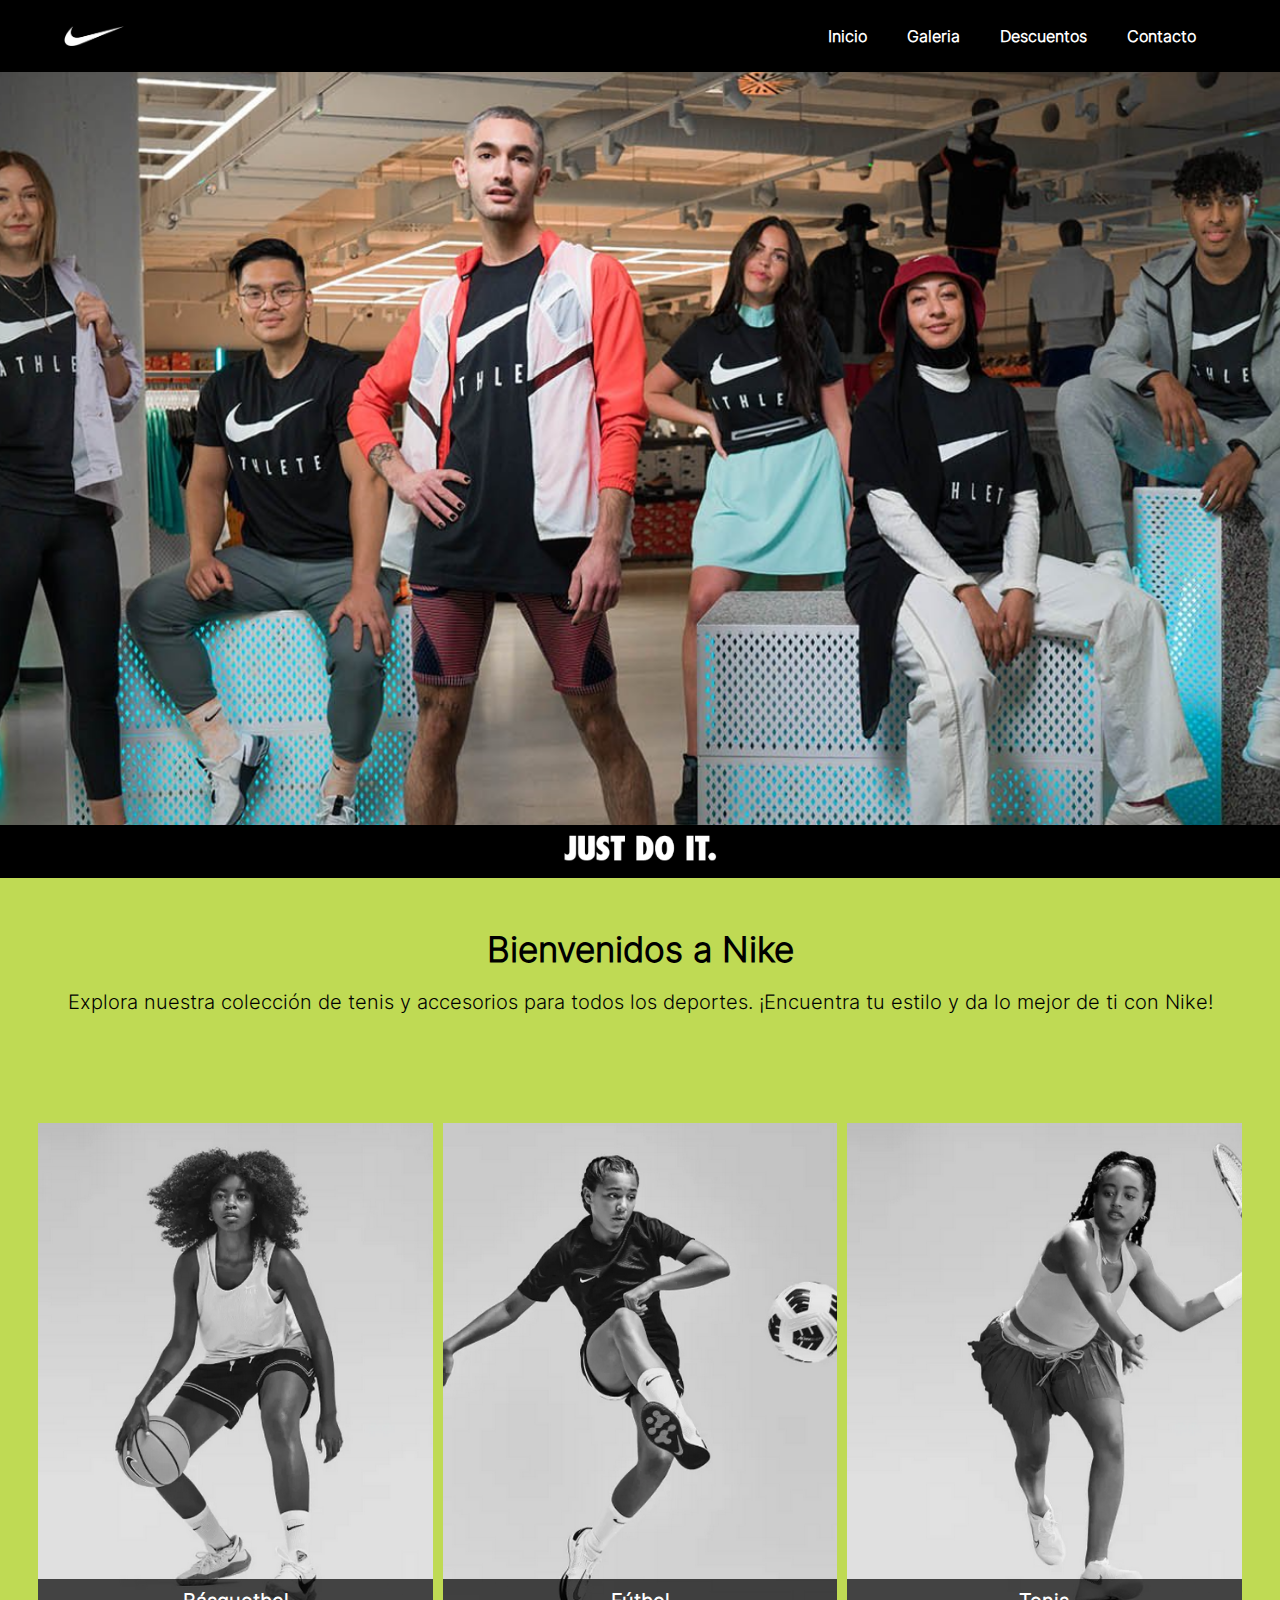
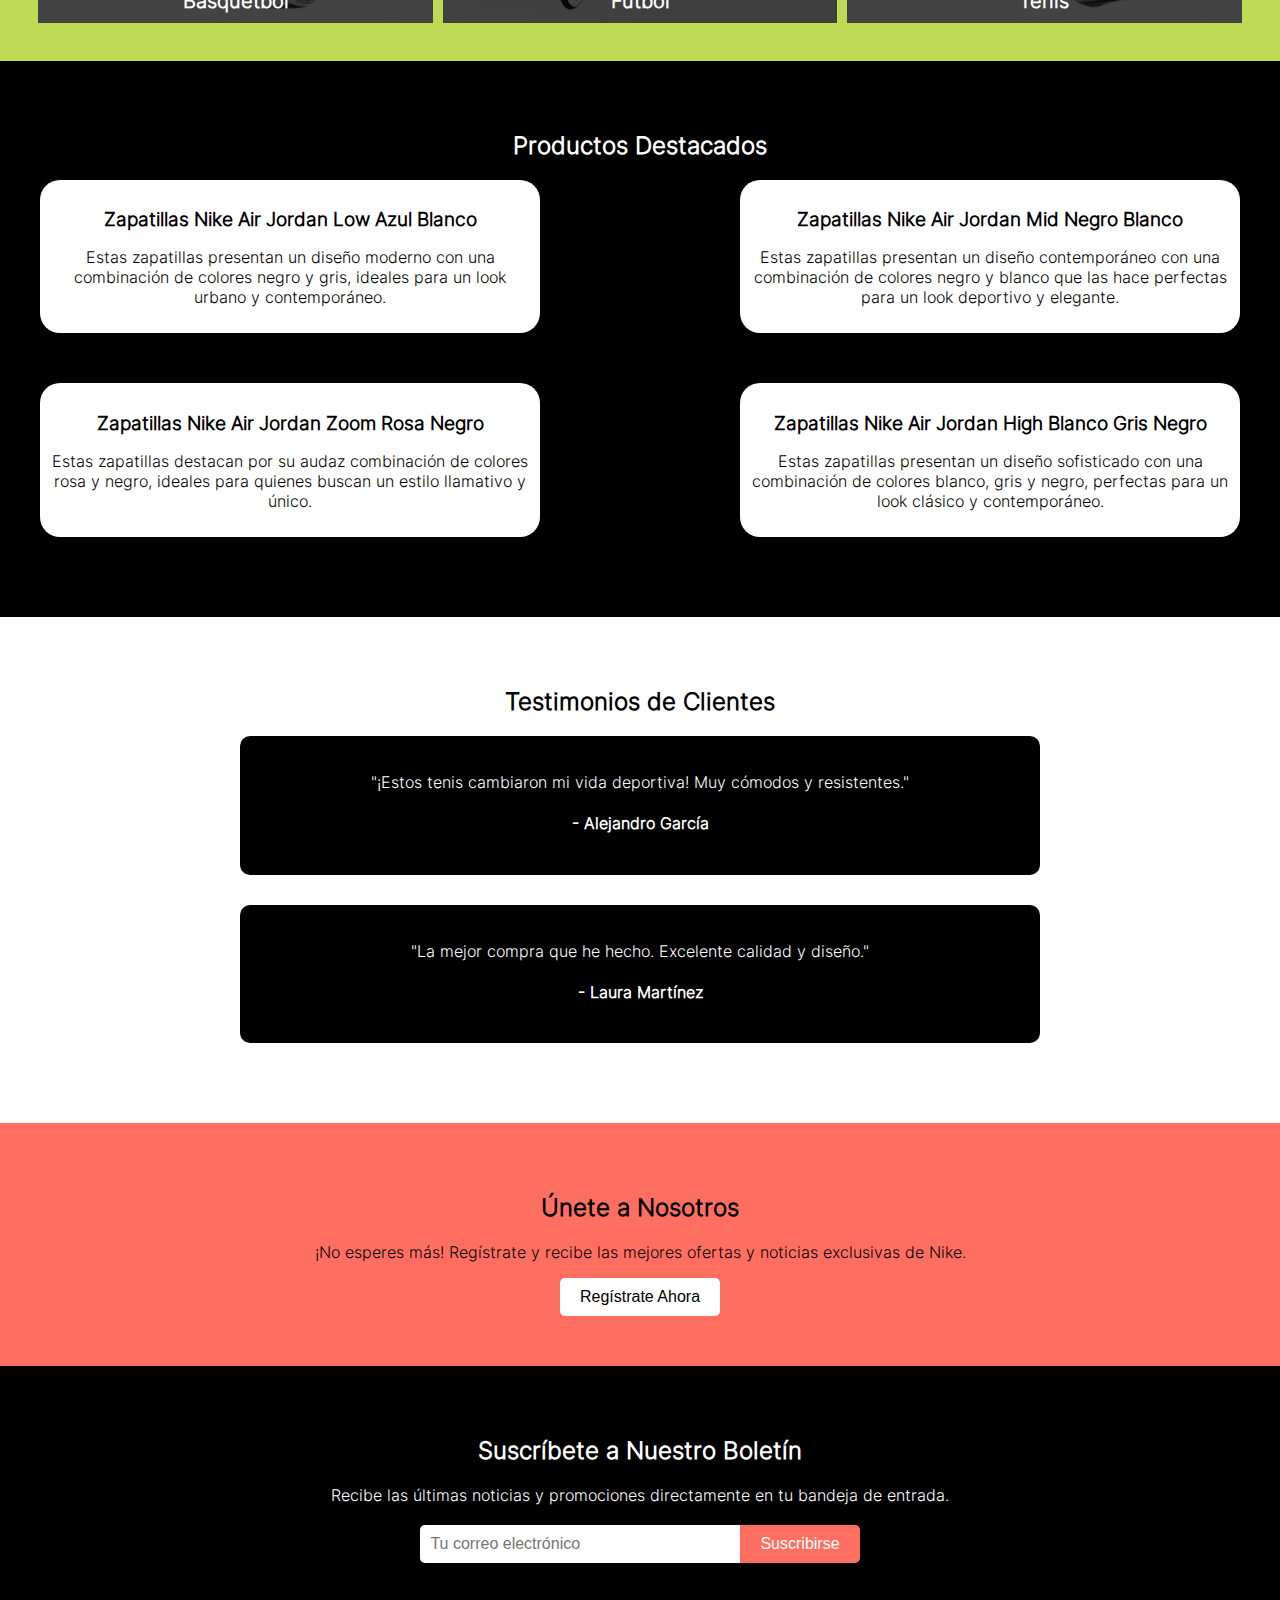
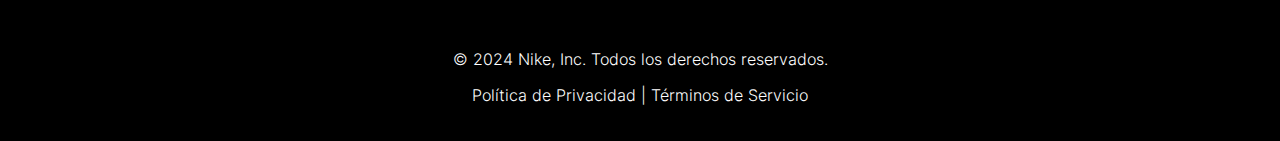
==== inicio/index.html @ 45344615 "Update responsive project" ====
<!DOCTYPE html>
<html lang="en">

<head>
    <meta charset="UTF-8">
    <meta name="viewport" content="width=device-width, initial-scale=1.0">
    <title>Nike</title>
    <link rel="stylesheet" href="/style_inicio/style_inicio.css">
    <link rel="icon" href="../carpeta/imagenes/nike_logo.ico">
</head>

<body>
    <div class="container">
        <header>
            <nav>
                <a href="index.html" class="link-logo"> <img src="../carpeta/imagenes/nike_logo.png"
                        class="menu-logo"></a>
                <ul>
                    <li><a href="/inicio/index.html">Inicio</a></li>
                    <li><a href="../galeria.html">Galeria</a></li>
                    <li><a href="../extra.html">Descuentos</a></li>
                    <li><a href="../contacto.html">Contacto</a></li>
                </ul>
            </nav>
        </header>

        <section id="home-first" class="background-first">
        </section>

        <section id="home-second">
            <div class="background-second">
                <img src="../carpeta/imagenes/just_do_it.png" class="just-do-it-img">
            </div>
        </section>

        <section id="welcome">
            <div class="welcome-content">
                <span class="welcome-text">Bienvenidos a Nike</span>
                <p class="welcome-text-detail">Explora nuestra colección de tenis y accesorios para todos los deportes.
                    ¡Encuentra tu estilo y da
                    lo
                    mejor de ti con Nike!</p>
            </div>
        </section>

        <section id="home-third">
            <div class="background-third">
                <div class="basquetball">
                    <div class="basquetball-img">
                        <div class="basquetball-txt">
                            Básquetbol
                        </div>
                    </div>
                </div>

                <div class="football">
                    <div class="football-img">
                        <div class="football-txt">
                            Fútbol
                        </div>
                    </div>
                </div>

                <div class="tennis">
                    <div class="tennis-img">
                        <div class="tennis-txt">
                            Tenis
                        </div>
                    </div>
                </div>
            </div>
        </section>

        <section id="featured-products">
            <div class="featured-products-content">
                <h2>Productos Destacados</h2>
                <div class="product-grid">
                    <div class="product-item">
                        <h3>Zapatillas Nike Air Jordan Low Azul Blanco</h3>
                        <p>Estas zapatillas presentan un diseño moderno con una combinación de colores negro y gris,
                            ideales para un look urbano y contemporáneo.</p>
                    </div>
                    <div class="product-item">
                        <h3>Zapatillas Nike Air Jordan Mid Negro Blanco</h3>
                        <p>Estas zapatillas presentan un diseño contemporáneo con una combinación de colores negro y
                            blanco que las hace perfectas para un look deportivo y elegante.</p>
                    </div>
                    <div class="product-item">
                        <h3>Zapatillas Nike Air Jordan Zoom Rosa Negro</h3>
                        <p>Estas zapatillas destacan por su audaz combinación de colores rosa y negro, ideales para
                            quienes buscan un estilo llamativo y único.</p>
                    </div>
                    <div class="product-item">
                        <h3>Zapatillas Nike Air Jordan High Blanco Gris Negro</h3>
                        <p>Estas zapatillas presentan un diseño sofisticado con una combinación de colores blanco, gris
                            y negro, perfectas para un look clásico y contemporáneo.</p>
                    </div>
                </div>
            </div>
        </section>

        <section id="testimonials">
            <div class="testimonials-content">
                <h2>Testimonios de Clientes</h2>
                <div class="testimonial-item">
                    <p>"¡Estos tenis cambiaron mi vida deportiva! Muy cómodos y resistentes."</p>
                    <h4>- Alejandro García</h4>
                </div>
                <div class="testimonial-item">
                    <p>"La mejor compra que he hecho. Excelente calidad y diseño."</p>
                    <h4>- Laura Martínez</h4>
                </div>
            </div>
        </section>

        <section id="cta">
            <div class="cta-content">
                <h2 class="cta-content-text ">Únete a Nosotros</h2>
                <p class="cta-content-text ">¡No esperes más! Regístrate y recibe las mejores ofertas y noticias
                    exclusivas de Nike.</p>
                <button class="cta-content-text ">Regístrate Ahora</button>
            </div>
        </section>

        <section id="newsletter">
            <div class="newsletter-content">
                <h2>Suscríbete a Nuestro Boletín</h2>
                <p>Recibe las últimas noticias y promociones directamente en tu bandeja de entrada.</p>
                <form>
                    <input type="email" placeholder="Tu correo electrónico">
                    <button type="submit">Suscribirse</button>
                </form>
            </div>
        </section>

        <footer>
            <div class="footer-content">
                <p>&copy; 2024 Nike, Inc. Todos los derechos reservados.</p>
                <p><a href="politica_privacidad.html">Política de Privacidad</a> | <a
                        href="terminos_servicio.html">Términos de Servicio</a></p>
            </div>
        </footer>
    </div>
</body>

</html>
---- style_inicio/style_inicio.css ----
body {
    margin: 0px;
    font-family: 'Inter';
    display: flex;
    flex-direction: column;
    min-height: 100vh;
}

.container {
    flex: 1;
}

@font-face {
    font-family: 'Inter';
    src: url(../carpeta/tipografia/Inter-Light.ttf);
}

nav {
    position: fixed;
    top: 0;
    width: 100%;
    display: flex;
    align-items: center;
    justify-content: space-between;
    padding: 10px 5%;
    font-weight: bold;
    background-color: black;
    z-index: 1000;
    box-sizing: border-box;
    height: 8%;
}

ul {
    display: flex;
    margin: 0;
    padding: 0;
    list-style: none;
}

ul li {
    padding: 0 20px;
}

a {
    color: white;
    text-decoration: none;
}

h1,
h2,
h3,
h4 {
    color: white;
}

.welcome-text {
    color: black;
    font-size: 35px;
    font-weight: bold;
}

.welcome-text-detail {
    font-size: 20px;
}

.menu-logo,
.link-logo {
    width: 60px;
    height: 20px;
}

.background-first {
    background-image: url('../carpeta/imagenes/nike_home_1.png');
    background-size: cover;
    background-position: center;
    background-attachment: fixed;
    width: 100%;
    height: 85vh;
    margin-top: 60px;
    display: flex;
    align-items: center;
    justify-content: center;
}

.background-second {
    width: 100%;
    background-color: black;
    text-align: center;
    padding-bottom: 5px;
}

.just-do-it-img {
    width: 30%;
}

.background-third {
    padding: 3%;
    display: flex;
    justify-content: space-between;
    background-color: rgb(191, 218, 84);
    gap: 10px;
}

.basquetball,
.football,
.tennis {
    flex: 1;
    position: relative;
}

.basquetball-img {
    background-image: url(../carpeta/imagenes/basquetball.png);
}

.football-img {
    background-image: url(../carpeta/imagenes/football.png);
}

.tennis-img {
    background-image: url(../carpeta/imagenes/tennis.png);
}

.basquetball-img,
.football-img,
.tennis-img {
    width: 100%;
    height: 500px;
    background-position: center;
    background-size: cover;
    display: flex;
    align-items: flex-end;
}

.basquetball-txt,
.football-txt,
.tennis-txt {
    text-align: center;
    background: rgba(0, 0, 0, .7);
    color: white;
    font-weight: bold;
    width: 100%;
    padding: 10px 0;
    font-size: 20px;
    position: absolute;
    bottom: 0;
    margin: 0;
}

#welcome {
    background-color: rgb(191, 218, 84);
    color: black;
    text-align: center;
    padding: 50px 20px;
}

#featured-products {
    background-color: black;
    padding: 50px 20px;
    text-align: center;
}

.featured-products-content {
    max-width: 1200px;
    margin: 0 auto;
}

.product-grid {
    display: flex;
    justify-content: space-between;
    flex-wrap: wrap;
    gap: 20px;
}

.product-item {
    width: 40%;
    margin-bottom: 30px;
    padding: 10px;
    background: white;
    border-radius: 20px;
    box-shadow: 0 8px 8px rgba(0, 0, 0, 0.1);
    transition: transform 0.3s;
}

.product-item:hover {
    transform: scale(1.05);
}

.product-item h3 {
    color: black;
    margin-bottom: 5px;
}

.product-icon {
    font-size: 50px;
    color: #ff6f61;
}

#testimonials {
    background-color: white;
    color: black;
    padding: 50px 20px;
    text-align: center;
}

#testimonials h2 {
    color: black;
}

.testimonials-content {
    max-width: 800px;
    margin: 0 auto;
}

.testimonial-item {
    margin-bottom: 30px;
    background-color: black;
    color: white;
    border: none;
    padding: 20px;
    border-radius: 10px;
}

#cta {
    background-color: #ff6f61;
    text-align: center;
    padding: 50px 20px;
}

.cta-content-text {
    color: black;
}


#cta button {
    background-color: white;
    color: black;
    padding: 10px 20px;
    border: none;
    font-size: 16px;
    cursor: pointer;
    border-radius: 5px;
    transition: background-color 0.3s;
}

#cta button:hover {
    background-color: black;
    color: white;
}

#newsletter {
    background-color: black;
    color: white;
    text-align: center;
    padding: 50px 20px;
}

.newsletter-content {
    max-width: 800px;
    margin: 0 auto;
}

#newsletter form {
    display: flex;
    justify-content: center;
    margin-top: 20px;
}

#newsletter input[type="email"] {
    padding: 10px;
    border: none;
    border-radius: 5px 0 0 5px;
    width: 300px;
    font-size: 16px;
}

#newsletter button {
    padding: 10px 20px;
    border: none;
    border-radius: 0 5px 5px 0;
    background-color: #ff6f61;
    color: white;
    font-size: 16px;
    cursor: pointer;
    transition: background-color 0.3s;
}

#newsletter button:hover {
    background-color: #ff8567;
}

.footer-content {
    background-color: black;
    color: white;
    text-align: center;
    padding: 20px 0;
}
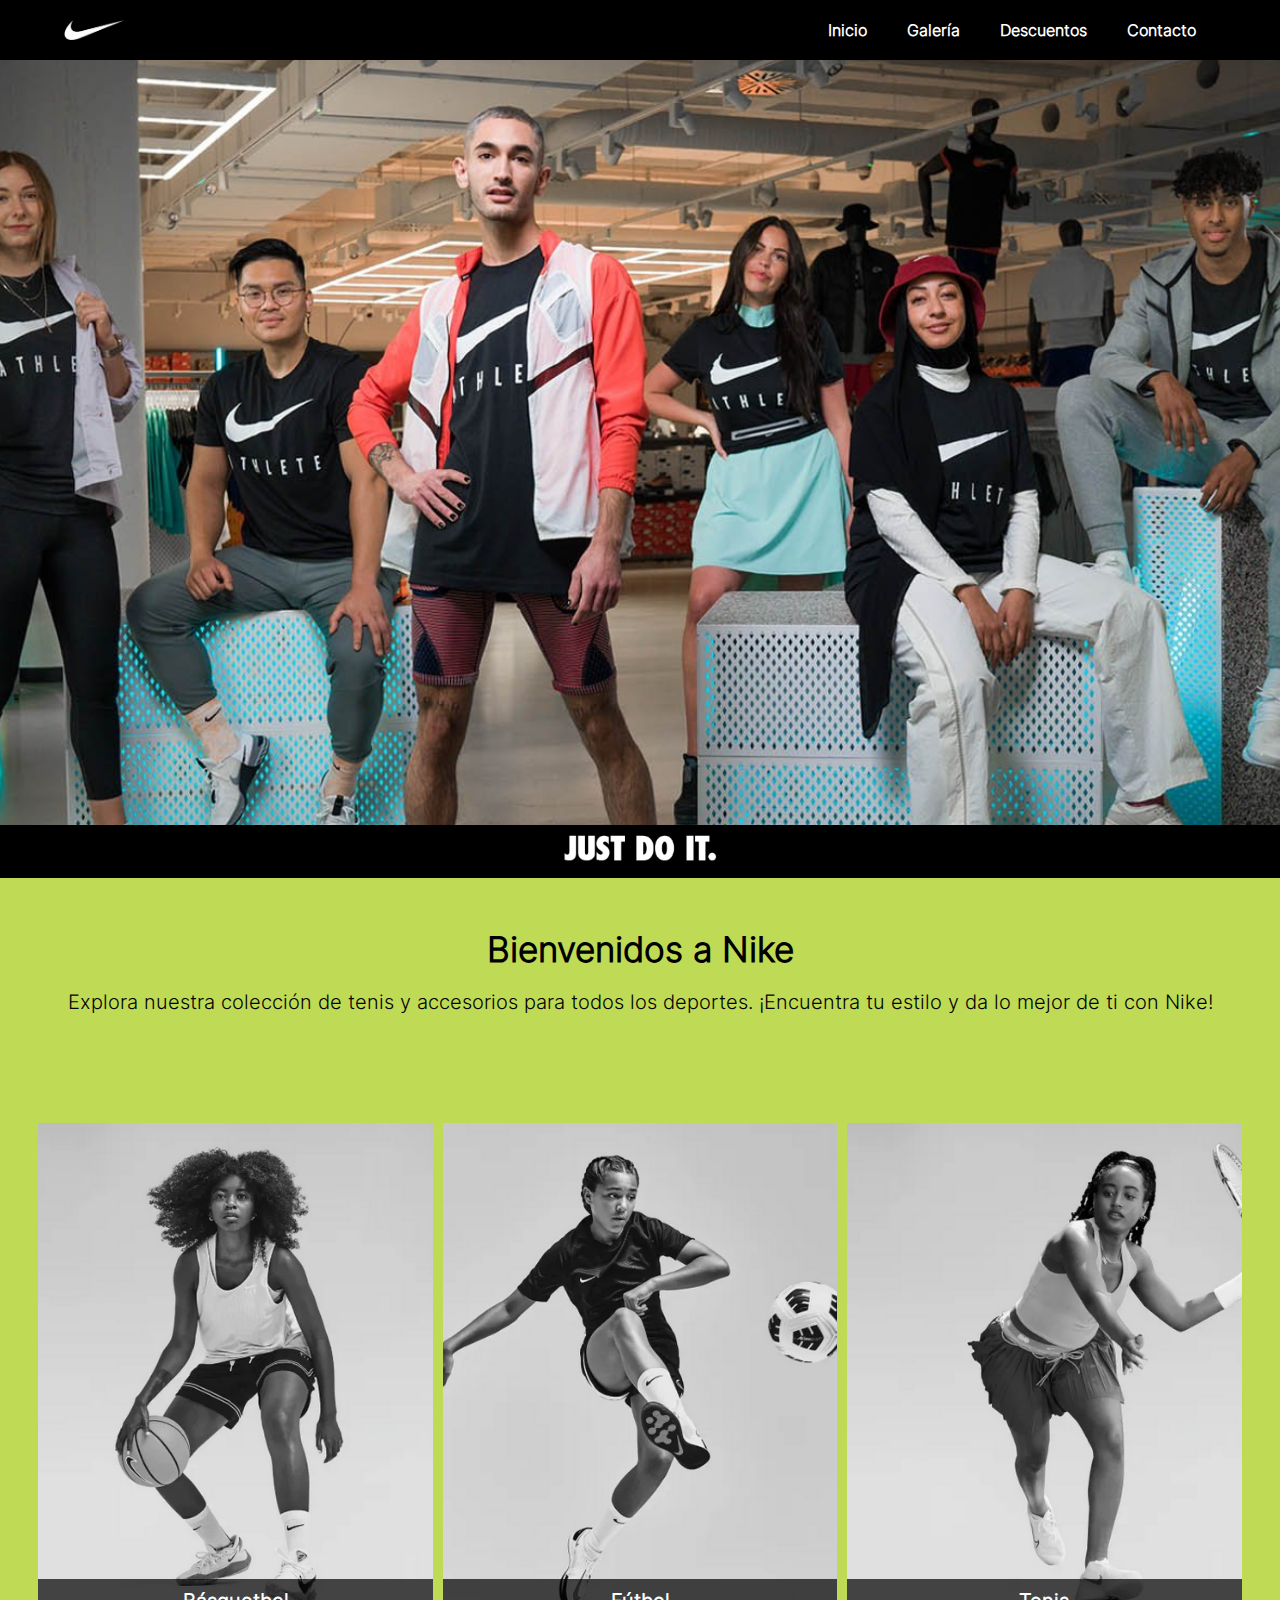
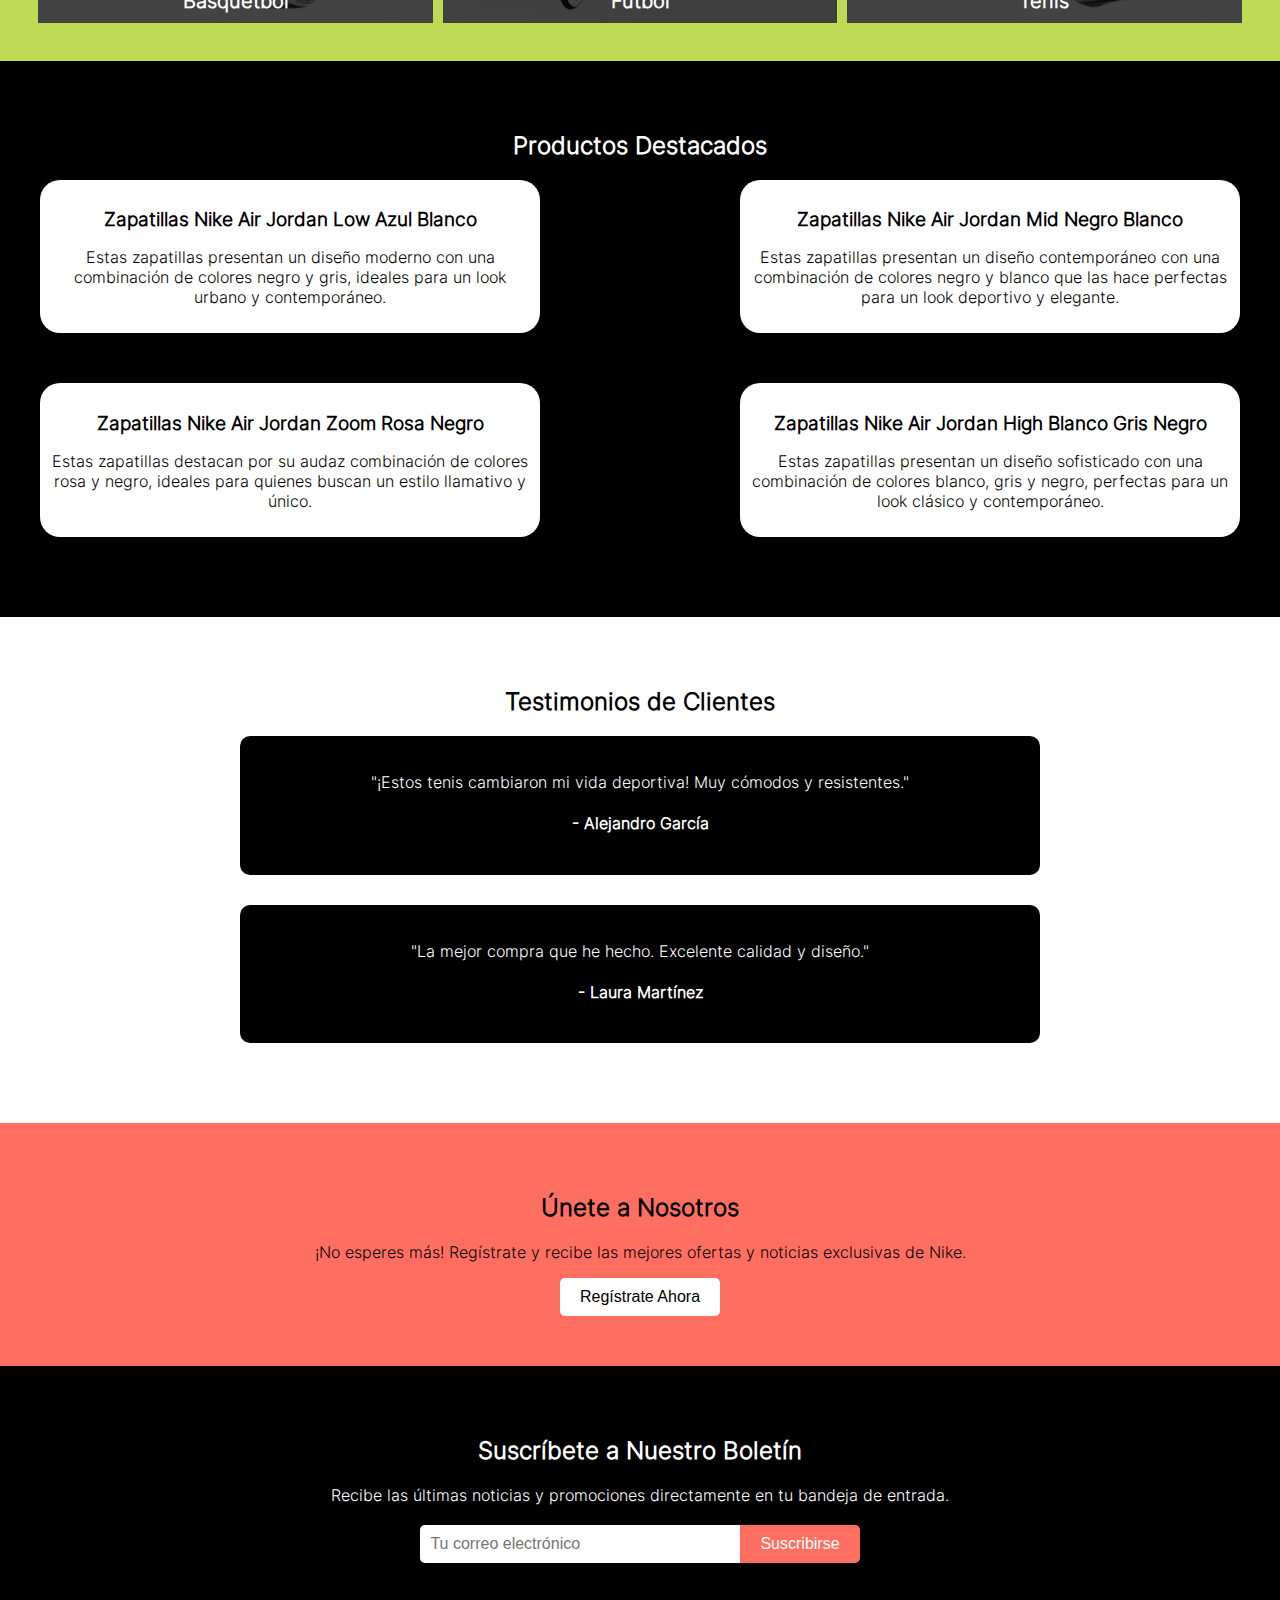
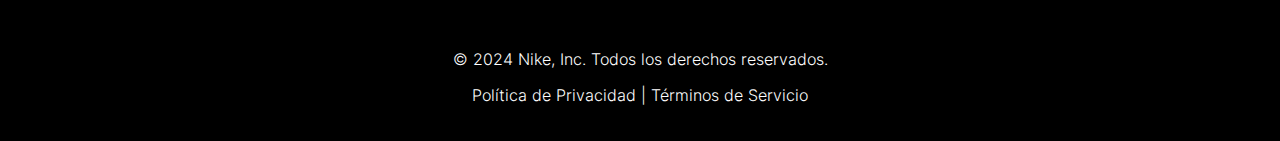
==== commit f53c9507: "Configure responsive boxes" ====
--- a/inicio/index.html
+++ b/inicio/index.html
@@ -5,7 +5,7 @@
     <meta charset="UTF-8">
     <meta name="viewport" content="width=device-width, initial-scale=1.0">
     <title>Nike</title>
-    <link rel="stylesheet" href="/style_inicio/style_inicio.css">
+    <link rel="stylesheet" href="../style_inicio/style_inicio.css">
     <link rel="icon" href="../carpeta/imagenes/nike_logo.ico">
 </head>
 
@@ -13,16 +13,20 @@
     <div class="container">
         <header>
             <nav>
-                <a href="index.html" class="link-logo"> <img src="../carpeta/imagenes/nike_logo.png"
+                <a href="/inicio/index.html" class="link-logo"><img src="../carpeta/imagenes/nike_logo.png"
                         class="menu-logo"></a>
-                <ul>
+                <input type="checkbox" id="menu-toggle" class="menu-toggle">
+                <label for="menu-toggle" class="menu-icon">&#9776;</label>
+                <ul id="menu">
                     <li><a href="/inicio/index.html">Inicio</a></li>
-                    <li><a href="../galeria.html">Galeria</a></li>
+                    <li><a href="../galeria.html">Galería</a></li>
                     <li><a href="../extra.html">Descuentos</a></li>
                     <li><a href="../contacto.html">Contacto</a></li>
+                    <li class="menu-exit"><a href="#menu-toggle" class="menu-close">Salir</a></li>
                 </ul>
             </nav>
         </header>
+
 
         <section id="home-first" class="background-first">
         </section>
--- a/style_inicio/style_inicio.css
+++ b/style_inicio/style_inicio.css
@@ -1,5 +1,5 @@
 body {
-    margin: 0px;
+    margin: 0;
     font-family: 'Inter';
     display: flex;
     flex-direction: column;
@@ -27,7 +27,28 @@
     background-color: black;
     z-index: 1000;
     box-sizing: border-box;
-    height: 8%;
+    height: 60px;
+}
+
+.menu-logo,
+.link-logo {
+    width: 60px;
+    height: 20px;
+}
+
+.menu-toggle {
+    display: none;
+}
+
+.menu-icon {
+    display: none;
+    font-size: 24px;
+    cursor: pointer;
+    color: white;
+    background: none;
+    border: none;
+    padding: 10px;
+    margin-left: auto;
 }
 
 ul {
@@ -35,6 +56,7 @@
     margin: 0;
     padding: 0;
     list-style: none;
+    margin-left: auto;
 }
 
 ul li {
@@ -44,6 +66,63 @@
 a {
     color: white;
     text-decoration: none;
+}
+
+
+.menu-exit {
+    display: none;
+}
+
+@media (max-width: 768px) {
+    .menu-icon {
+        display: block;
+    }
+
+    ul {
+        display: none;
+        flex-direction: column;
+        width: 100%;
+        background-color: black;
+        position: absolute;
+        top: 60px;
+        right: 0;
+        padding: 0;
+        align-items: center;
+    }
+
+    .menu-toggle:checked~ul {
+        display: flex;
+    }
+
+    ul li {
+        padding: 15px 0;
+        text-align: center;
+        width: 100%;
+    }
+
+    .menu-toggle:checked~ul .menu-exit {
+        display: block;
+    }
+
+    ul li:last-child a {
+        display: none;
+    }
+
+    .menu-icon:focus+ul {
+        display: flex;
+    }
+
+    .menu-icon:focus {
+        outline: none;
+    }
+
+    .menu-close:active~.menu-toggle {
+        display: none;
+    }
+
+    .just-do-it-img {
+        width: 60%;
+    }
 }
 
 h1,
@@ -63,11 +142,6 @@
     font-size: 20px;
 }
 
-.menu-logo,
-.link-logo {
-    width: 60px;
-    height: 20px;
-}
 
 .background-first {
     background-image: url('../carpeta/imagenes/nike_home_1.png');
@@ -99,6 +173,7 @@
     justify-content: space-between;
     background-color: rgb(191, 218, 84);
     gap: 10px;
+    flex-wrap: wrap;
 }
 
 .basquetball,
@@ -151,6 +226,30 @@
     color: black;
     text-align: center;
     padding: 50px 20px;
+}
+
+
+@media (max-width: 768px) {
+    .background-third {
+        flex-direction: column;
+    }
+
+    .basquetball,
+    .football,
+    .tennis {
+        width: 100%;
+        margin-bottom: 10px;
+    }
+
+    .basquetball-img,
+    .football-img,
+    .tennis-img {
+        height: 500px;
+    }
+
+    .just-do-it-img {
+        width: 60%;
+    }
 }
 
 #featured-products {
